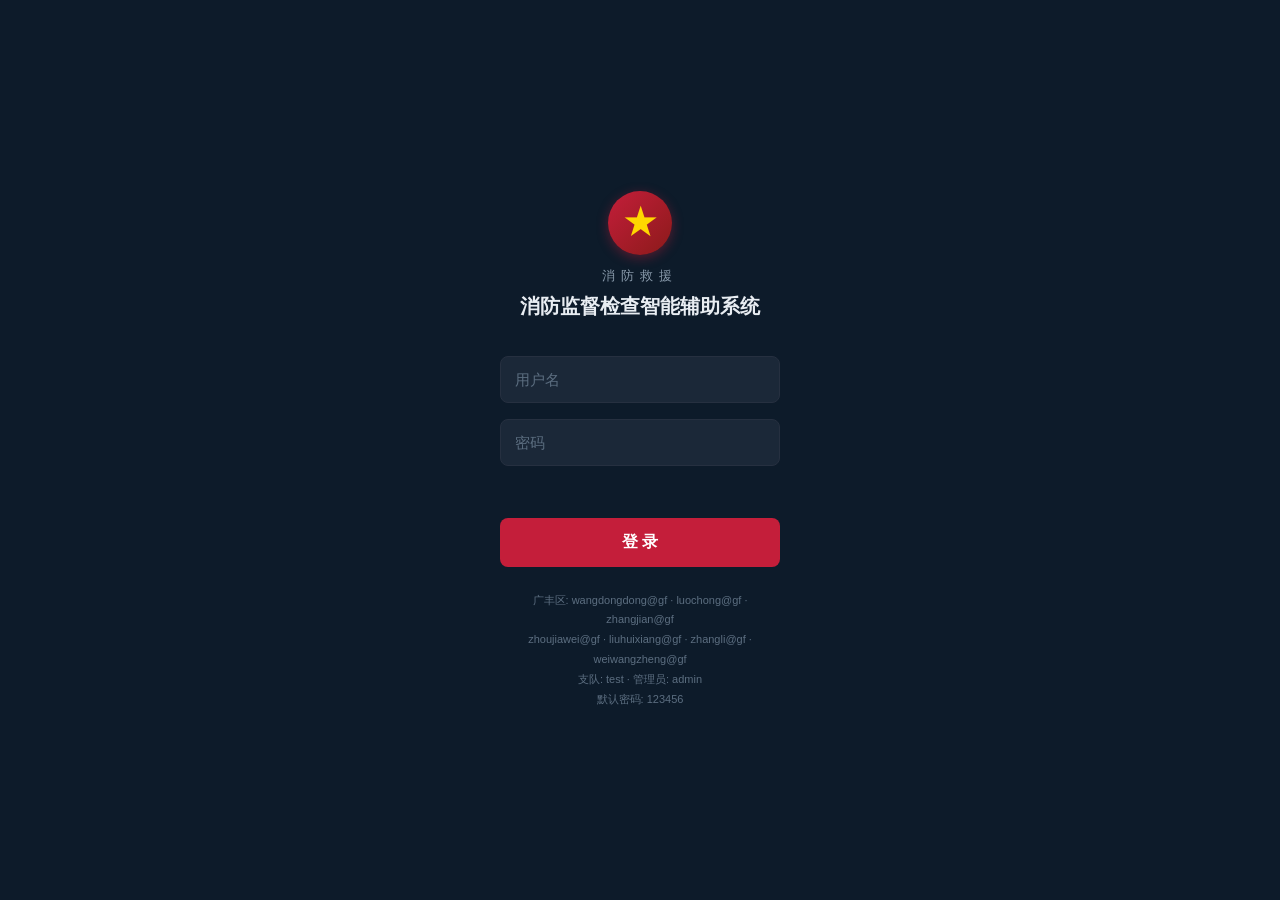
==== web/login.html @ d1b19def "feat: standalone login page + auth redirect + JWT interceptor" ====
<!DOCTYPE html>
<html lang="zh-CN">
<head>
<meta charset="UTF-8">
<meta name="viewport" content="width=device-width, initial-scale=1.0, maximum-scale=1.0, user-scalable=no">
<title>消防检查助手 — 登录</title>
<script src="vue.min.js"></script>
<script>window.Vue||document.write('<script src="https://cdn.jsdelivr.net/npm/vue@3/dist/vue.global.prod.js"><\/script>')</script>
<script src="axios.min.js"></script>
<script>window.axios||document.write('<script src="https://cdn.jsdelivr.net/npm/axios/dist/axios.min.js"><\/script>')</script>
<style>
*{margin:0;padding:0;box-sizing:border-box}
body{background:#0d1b2a;color:#e8edf2;font-family:-apple-system,'PingFang SC','Microsoft YaHei',sans-serif;display:flex;align-items:center;justify-content:center;min-height:100vh}
.login-box{width:340px;padding:40px 30px;text-align:center}
.badge{width:64px;height:64px;margin:0 auto 12px;background:linear-gradient(135deg,#c41e3a,#8b1a1a);border-radius:50%;display:flex;align-items:center;justify-content:center;box-shadow:0 3px 12px rgba(196,30,58,.4)}
.badge span{color:#ffd700;font-size:32px;font-weight:900}
.subtitle{font-size:13px;color:#8899aa;margin-bottom:8px;letter-spacing:6px}
h1{font-size:20px;font-weight:700;margin-bottom:28px;color:#e8edf2}
input{width:100%;padding:14px;margin:8px 0;background:#1b2838;border:1px solid #263040;border-radius:8px;color:#e8edf2;font-size:15px}
input::placeholder{color:#5c6e80}
input:focus{outline:none;border-color:#448aff}
.error{color:#ff1744;font-size:13px;margin:8px 0;min-height:20px}
.btn{width:100%;padding:14px;margin-top:8px;background:#c41e3a;color:#fff;border:none;border-radius:8px;font-size:16px;font-weight:700;cursor:pointer}
.btn:active{transform:scale(.97);opacity:.9}
.hint{margin-top:24px;font-size:11px;color:#5c6e80;line-height:1.8}
</style>
</head>
<body>
<div id="app">
<div class="login-box">
  <div class="badge"><span>★</span></div>
  <div class="subtitle">消防救援</div>
  <h1>消防监督检查智能辅助系统</h1>
  <input v-model="username" @keyup.enter="login" placeholder="用户名" autocomplete="username">
  <input v-model="password" @keyup.enter="login" type="password" placeholder="密码" autocomplete="current-password">
  <div class="error">{{ error }}</div>
  <button class="btn" @click="login">登 录</button>
  <div class="hint">广丰区: wangdongdong@gf · luochong@gf · zhangjian@gf<br>zhoujiawei@gf · liuhuixiang@gf · zhangli@gf · weiwangzheng@gf<br>支队: test · 管理员: admin<br>默认密码: 123456</div>
</div>
</div>
<script>
const { createApp } = Vue;
const AUTH = axios.create({ baseURL: '/inspect/api/v1/auth' });
createApp({
  data(){ return { username:'', password:'', error:'' }; },
  methods: {
    async login(){
      this.error = '';
      if(!this.username || !this.password){ this.error = '请输入用户名和密码'; return; }
      try {
        const r = await AUTH.post('/login', { username: this.username, password: this.password });
        const d = r.data.data;
        localStorage.setItem('fire_token', d.token);
        localStorage.setItem('fire_user', JSON.stringify(d.user));
        window.location.href = '/inspect/web/';
      } catch(e) {
        this.error = e.response?.data?.detail || '登录失败，请检查用户名密码';
      }
    }
  }
}).mount('#app');
</script>
</body>
</html>
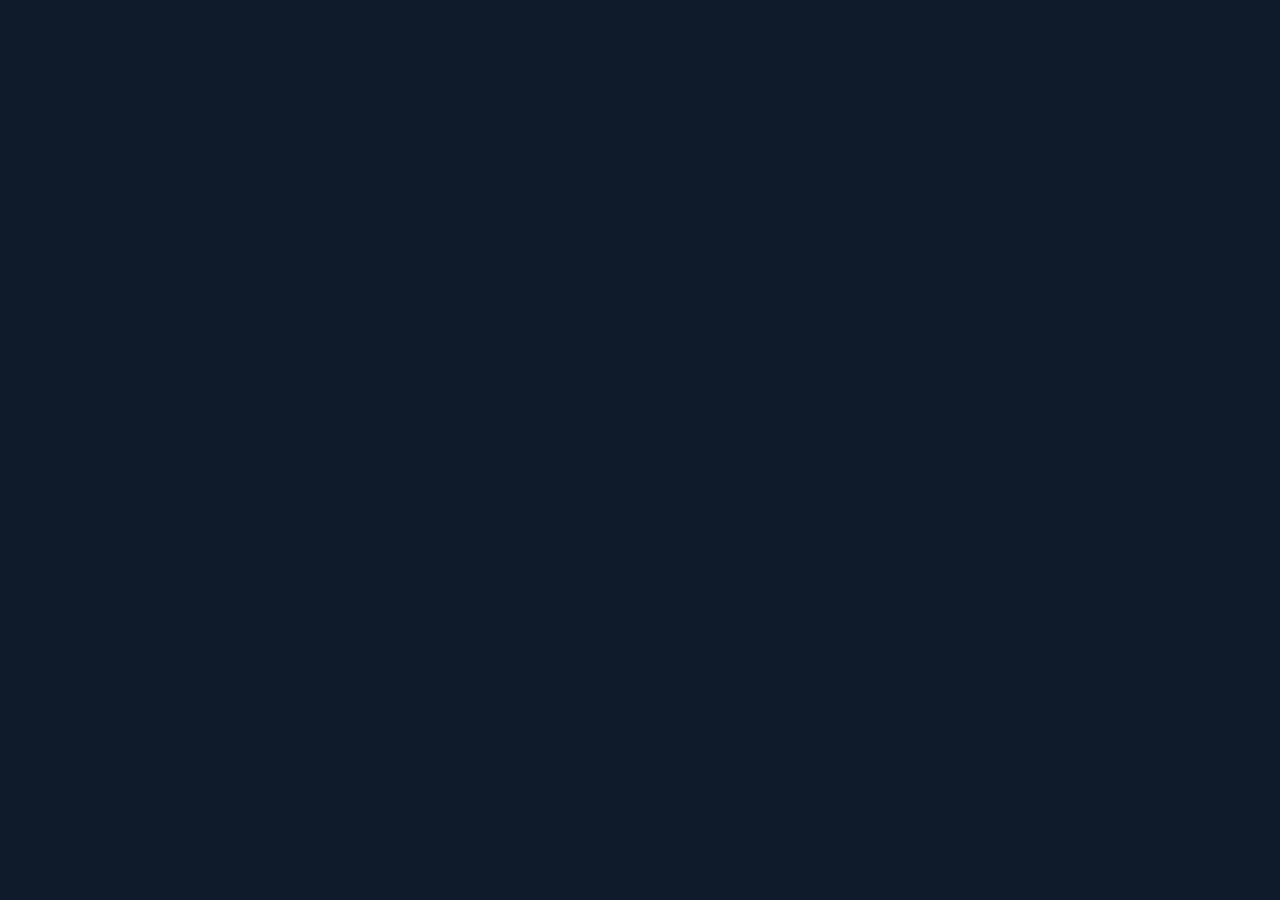
==== commit 44e2e204: "security: JWT protect 6 inspection endpoints, remove login password hints" ====
--- a/web/login.html
+++ b/web/login.html
@@ -22,43 +22,3 @@
 .error{color:#ff1744;font-size:13px;margin:8px 0;min-height:20px}
 .btn{width:100%;padding:14px;margin-top:8px;background:#c41e3a;color:#fff;border:none;border-radius:8px;font-size:16px;font-weight:700;cursor:pointer}
 .btn:active{transform:scale(.97);opacity:.9}
-.hint{margin-top:24px;font-size:11px;color:#5c6e80;line-height:1.8}
-</style>
-</head>
-<body>
-<div id="app">
-<div class="login-box">
-  <div class="badge"><span>★</span></div>
-  <div class="subtitle">消防救援</div>
-  <h1>消防监督检查智能辅助系统</h1>
-  <input v-model="username" @keyup.enter="login" placeholder="用户名" autocomplete="username">
-  <input v-model="password" @keyup.enter="login" type="password" placeholder="密码" autocomplete="current-password">
-  <div class="error">{{ error }}</div>
-  <button class="btn" @click="login">登 录</button>
-  <div class="hint">广丰区: wangdongdong@gf · luochong@gf · zhangjian@gf<br>zhoujiawei@gf · liuhuixiang@gf · zhangli@gf · weiwangzheng@gf<br>支队: test · 管理员: admin<br>默认密码: 123456</div>
-</div>
-</div>
-<script>
-const { createApp } = Vue;
-const AUTH = axios.create({ baseURL: '/inspect/api/v1/auth' });
-createApp({
-  data(){ return { username:'', password:'', error:'' }; },
-  methods: {
-    async login(){
-      this.error = '';
-      if(!this.username || !this.password){ this.error = '请输入用户名和密码'; return; }
-      try {
-        const r = await AUTH.post('/login', { username: this.username, password: this.password });
-        const d = r.data.data;
-        localStorage.setItem('fire_token', d.token);
-        localStorage.setItem('fire_user', JSON.stringify(d.user));
-        window.location.href = '/inspect/web/';
-      } catch(e) {
-        this.error = e.response?.data?.detail || '登录失败，请检查用户名密码';
-      }
-    }
-  }
-}).mount('#app');
-</script>
-</body>
-</html>
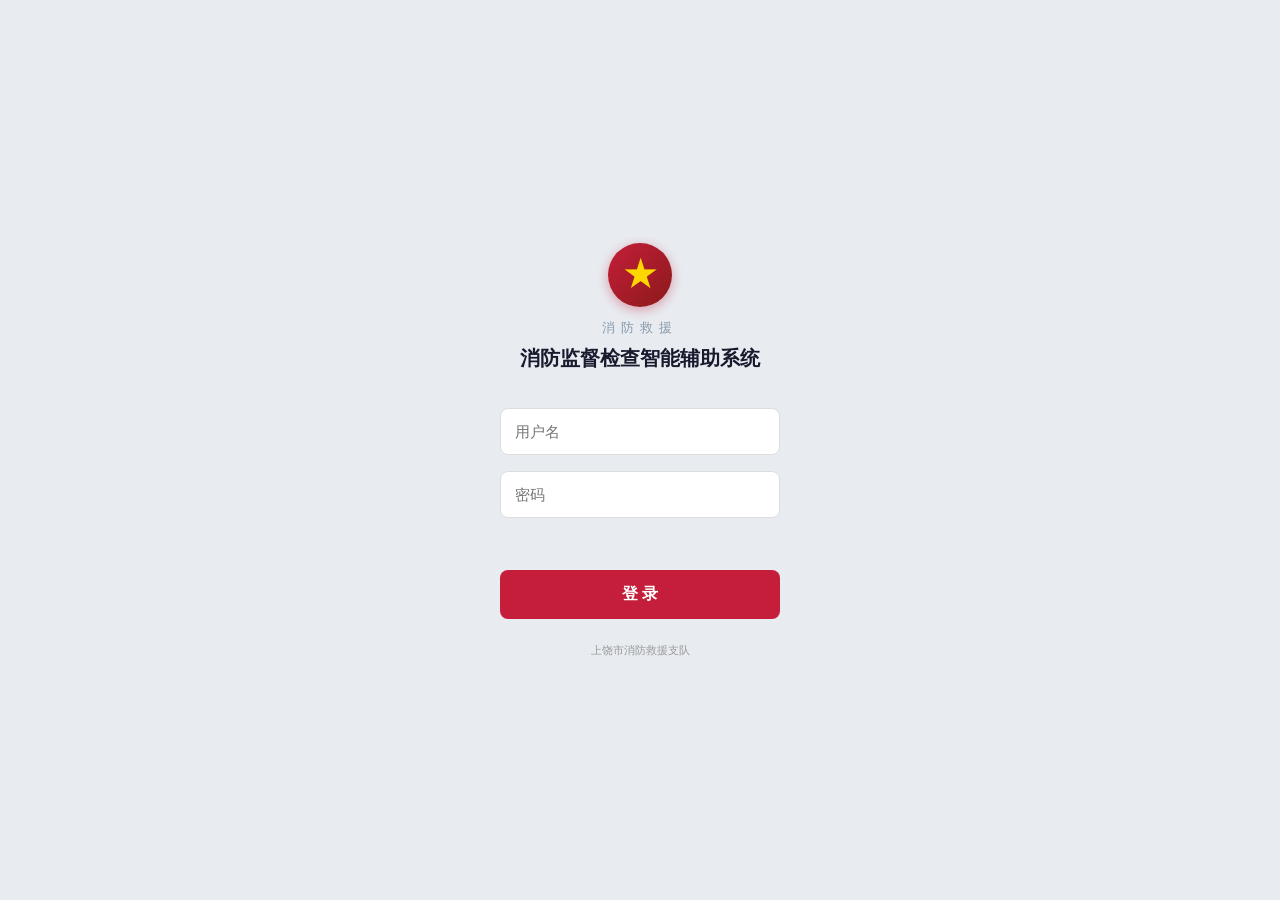
==== commit b4410881: "fix: restore login page after sed corruption" ====
--- a/web/login.html
+++ b/web/login.html
@@ -10,15 +10,54 @@
 <script>window.axios||document.write('<script src="https://cdn.jsdelivr.net/npm/axios/dist/axios.min.js"><\/script>')</script>
 <style>
 *{margin:0;padding:0;box-sizing:border-box}
-body{background:#0d1b2a;color:#e8edf2;font-family:-apple-system,'PingFang SC','Microsoft YaHei',sans-serif;display:flex;align-items:center;justify-content:center;min-height:100vh}
+body{background:#e8ecf1;color:#1a1a2e;font-family:-apple-system,'PingFang SC','Microsoft YaHei',sans-serif;display:flex;align-items:center;justify-content:center;min-height:100vh}
 .login-box{width:340px;padding:40px 30px;text-align:center}
 .badge{width:64px;height:64px;margin:0 auto 12px;background:linear-gradient(135deg,#c41e3a,#8b1a1a);border-radius:50%;display:flex;align-items:center;justify-content:center;box-shadow:0 3px 12px rgba(196,30,58,.4)}
 .badge span{color:#ffd700;font-size:32px;font-weight:900}
 .subtitle{font-size:13px;color:#8899aa;margin-bottom:8px;letter-spacing:6px}
-h1{font-size:20px;font-weight:700;margin-bottom:28px;color:#e8edf2}
-input{width:100%;padding:14px;margin:8px 0;background:#1b2838;border:1px solid #263040;border-radius:8px;color:#e8edf2;font-size:15px}
-input::placeholder{color:#5c6e80}
+h1{font-size:20px;font-weight:700;margin-bottom:28px}
+input{width:100%;padding:14px;margin:8px 0;background:#fff;border:1px solid #ddd;border-radius:8px;font-size:15px}
 input:focus{outline:none;border-color:#448aff}
 .error{color:#ff1744;font-size:13px;margin:8px 0;min-height:20px}
 .btn{width:100%;padding:14px;margin-top:8px;background:#c41e3a;color:#fff;border:none;border-radius:8px;font-size:16px;font-weight:700;cursor:pointer}
 .btn:active{transform:scale(.97);opacity:.9}
+.info{margin-top:24px;font-size:11px;color:#999}
+</style>
+</head>
+<body>
+<div id="app">
+<div class="login-box">
+  <div class="badge"><span>★</span></div>
+  <div class="subtitle">消防救援</div>
+  <h1>消防监督检查智能辅助系统</h1>
+  <input v-model="username" @keyup.enter="login" placeholder="用户名" autocomplete="username">
+  <input v-model="password" @keyup.enter="login" type="password" placeholder="密码" autocomplete="current-password">
+  <div class="error">{{ error }}</div>
+  <button class="btn" @click="login">登 录</button>
+  <div class="info">上饶市消防救援支队</div>
+</div>
+</div>
+<script>
+const { createApp } = Vue;
+const AUTH = axios.create({ baseURL: '/inspect/api/v1/auth' });
+createApp({
+  data(){ return { username:'', password:'', error:'' }; },
+  methods: {
+    async login(){
+      this.error = '';
+      if(!this.username || !this.password){ this.error = '请输入用户名和密码'; return; }
+      try {
+        const r = await AUTH.post('/login', { username: this.username, password: this.password });
+        const d = r.data.data;
+        localStorage.setItem('fire_token', d.token);
+        localStorage.setItem('fire_user', JSON.stringify(d.user));
+        window.location.href = '/inspect/web/';
+      } catch(e) {
+        this.error = e.response?.data?.detail || '登录失败';
+      }
+    }
+  }
+}).mount('#app');
+</script>
+</body>
+</html>
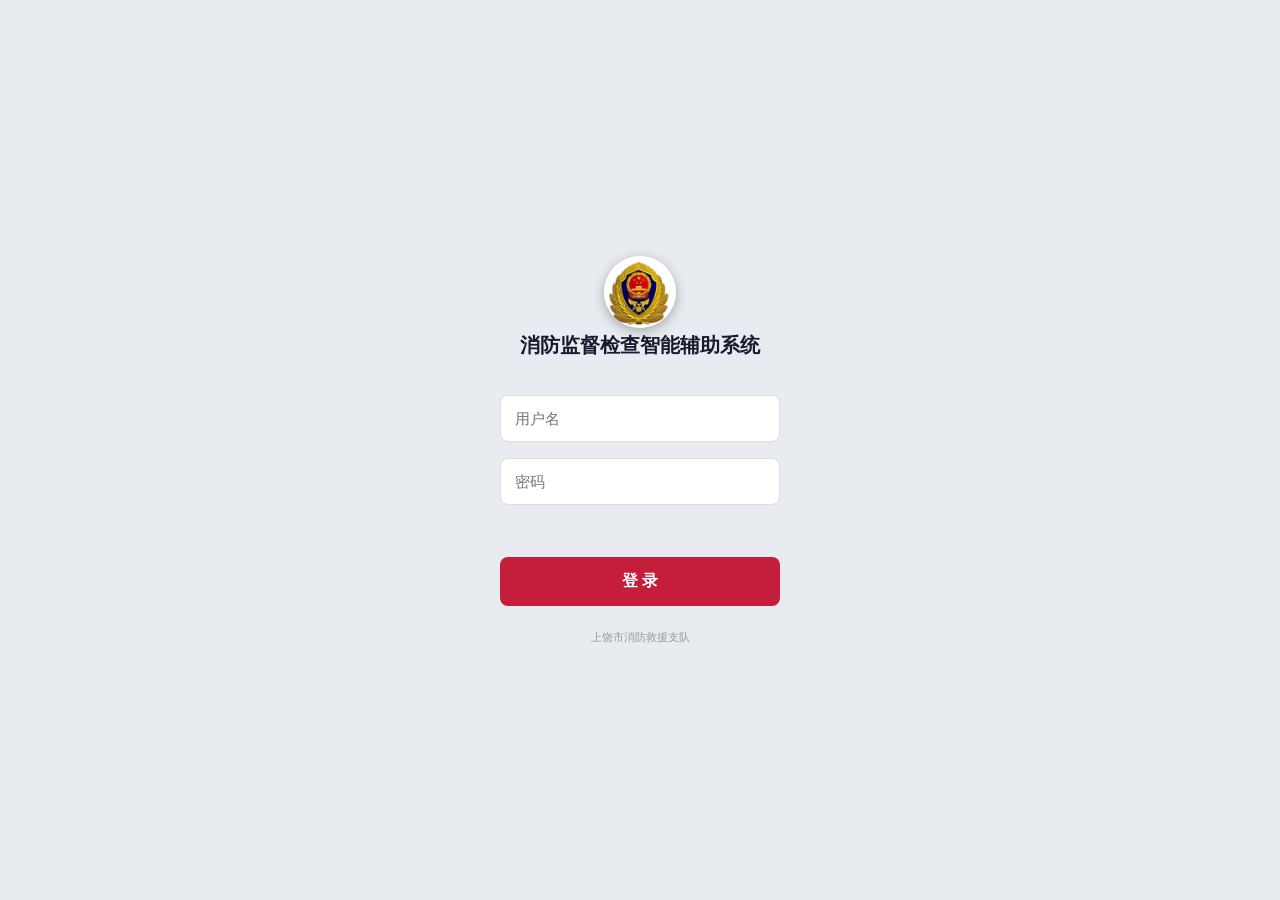
==== commit 9e7a6d60: "feat: use real national emblem image on login page" ====
--- a/web/login.html
+++ b/web/login.html
@@ -27,8 +27,7 @@
 <body>
 <div id="app">
 <div class="login-box">
-  <div class="badge"><span>★</span></div>
-  <div class="subtitle">消防救援</div>
+  <img src="guohui.jpg" style="width:72px;height:72px;border-radius:50%;box-shadow:0 3px 12px rgba(0,0,0,.3)">
   <h1>消防监督检查智能辅助系统</h1>
   <input v-model="username" @keyup.enter="login" placeholder="用户名" autocomplete="username">
   <input v-model="password" @keyup.enter="login" type="password" placeholder="密码" autocomplete="current-password">
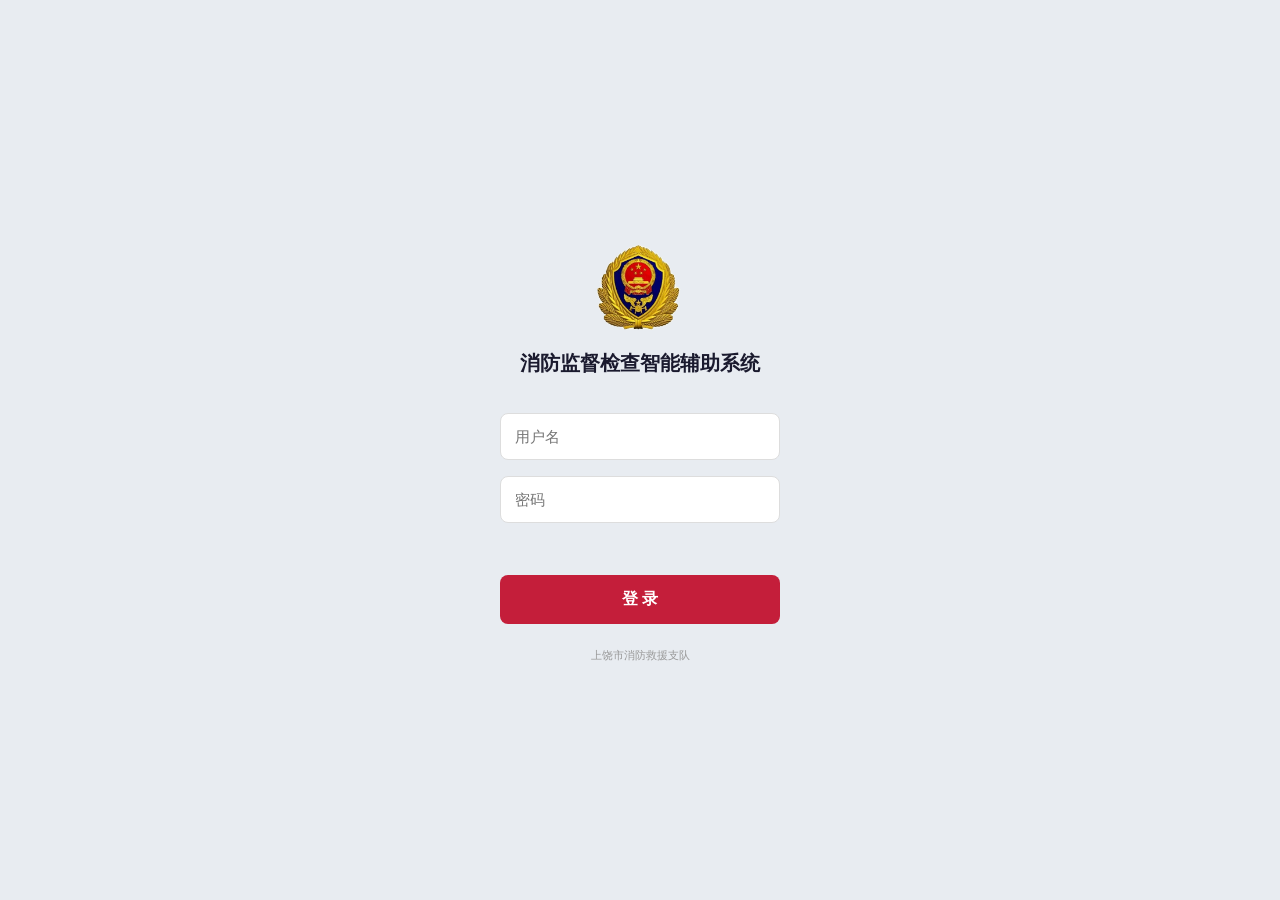
==== commit 5902365f: "feat: transparent national emblem PNG, remove white background" ====
--- a/web/login.html
+++ b/web/login.html
@@ -27,7 +27,7 @@
 <body>
 <div id="app">
 <div class="login-box">
-  <img src="guohui.jpg" style="width:72px;height:72px;border-radius:50%;box-shadow:0 3px 12px rgba(0,0,0,.3)">
+  <img src="guohui.png" style="width:100px;height:auto;margin-bottom:12px">
   <h1>消防监督检查智能辅助系统</h1>
   <input v-model="username" @keyup.enter="login" placeholder="用户名" autocomplete="username">
   <input v-model="password" @keyup.enter="login" type="password" placeholder="密码" autocomplete="current-password">
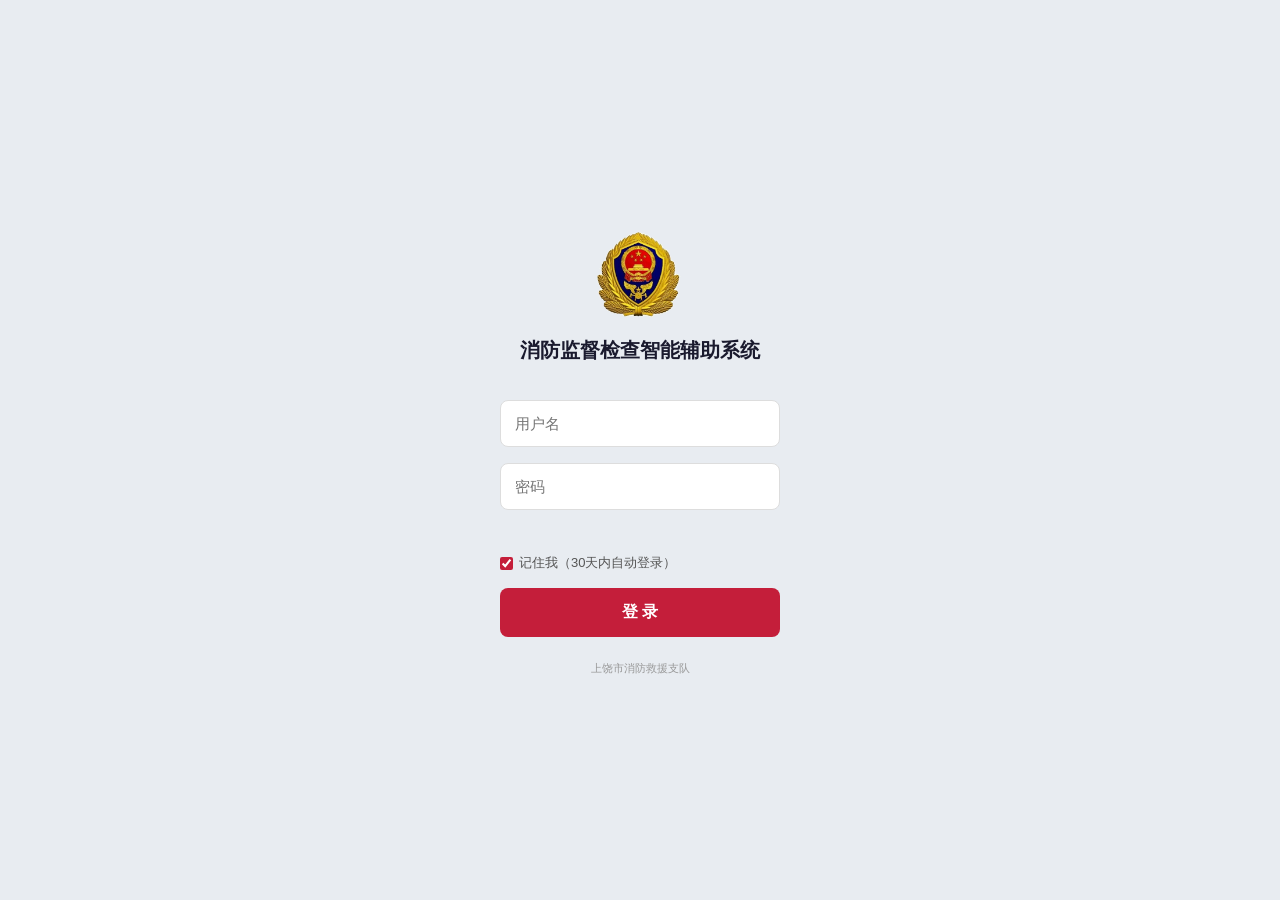
==== commit adaa183a: "chore: v146 最近检查记录API化 + 复查流程修复 + 服务器迁移 v142→v146 累计改动:  后端: - /active API 新增 include_completed 参数，返" ====
--- a/web/login.html
+++ b/web/login.html
@@ -32,6 +32,10 @@
   <input v-model="username" @keyup.enter="login" placeholder="用户名" autocomplete="username">
   <input v-model="password" @keyup.enter="login" type="password" placeholder="密码" autocomplete="current-password">
   <div class="error">{{ error }}</div>
+  <label style="display:flex;align-items:center;justify-content:flex-start;gap:6px;margin:8px 0;font-size:13px;color:#555;cursor:pointer">
+    <input type="checkbox" v-model="remember" style="width:auto;margin:0;accent-color:#c41e3a">
+    记住我（30天内自动登录）
+  </label>
   <button class="btn" @click="login">登 录</button>
   <div class="info">上饶市消防救援支队</div>
 </div>
@@ -40,7 +44,7 @@
 const { createApp } = Vue;
 const AUTH = axios.create({ baseURL: '/inspect/api/v1/auth' });
 createApp({
-  data(){ return { username:'', password:'', error:'' }; },
+  data(){ return { username:'', password:'', error:'', remember: true }; },
   methods: {
     async login(){
       this.error = '';
@@ -48,8 +52,9 @@
       try {
         const r = await AUTH.post('/login', { username: this.username, password: this.password });
         const d = r.data.data;
-        localStorage.setItem('fire_token', d.token);
-        localStorage.setItem('fire_user', JSON.stringify(d.user));
+        var storage = this.remember ? localStorage : sessionStorage;
+        storage.setItem('fire_token', d.token);
+        storage.setItem('fire_user', JSON.stringify(d.user));
         window.location.href = '/inspect/web/';
       } catch(e) {
         this.error = e.response?.data?.detail || '登录失败';
